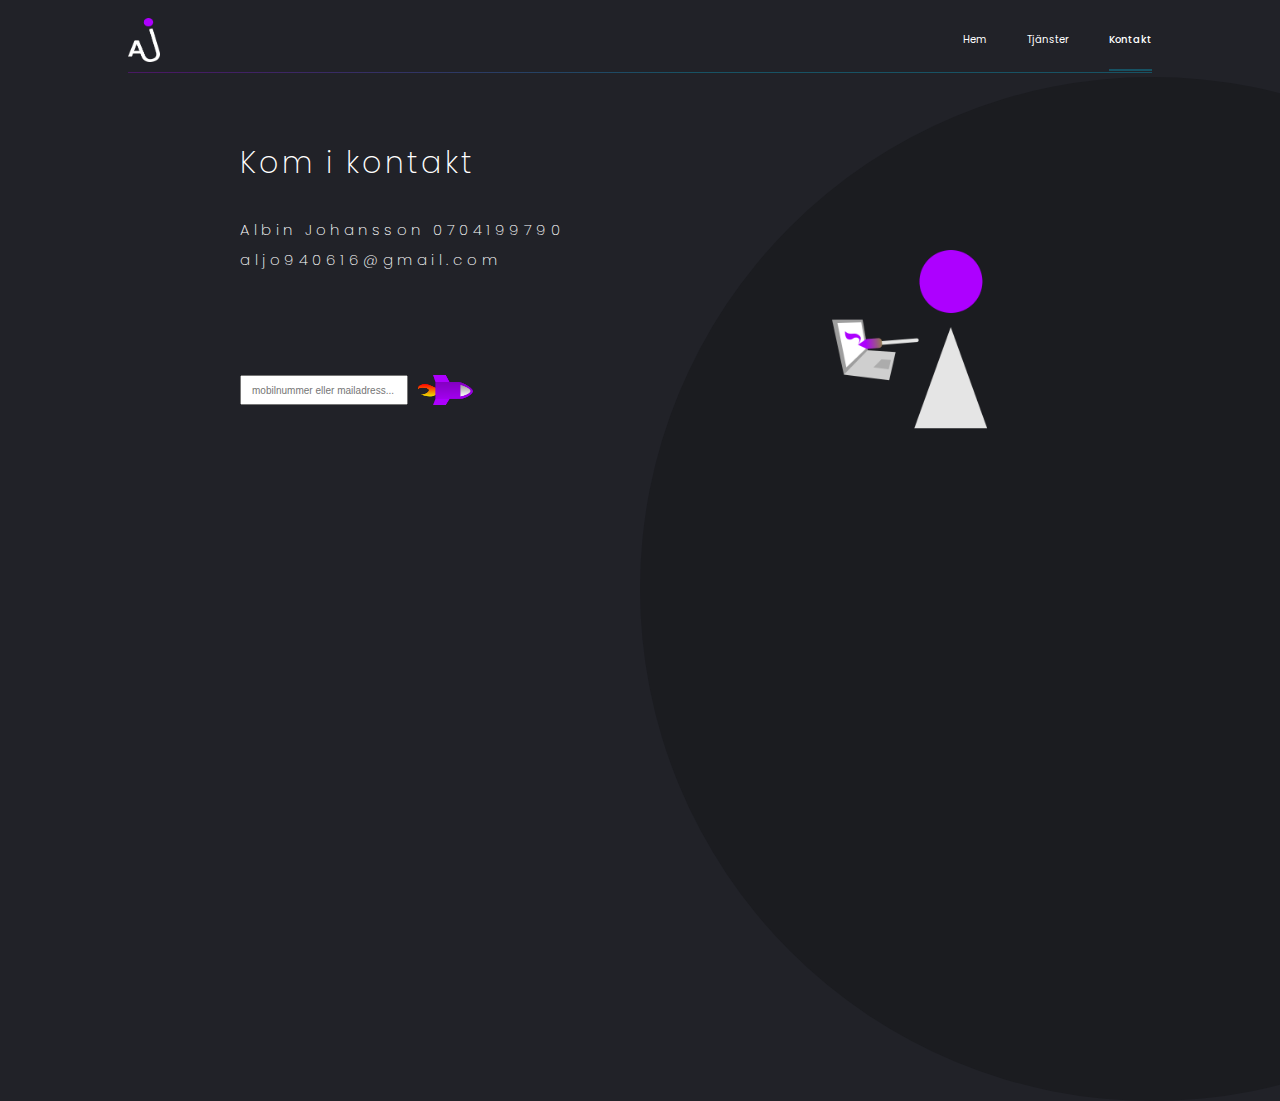
==== kontakt.html @ 0d0fedc0 "initial commit" ====
<!DOCTYPE html>
<html lang="en">
  <head>
    <meta charset="UTF-8" />
    <meta http-equiv="X-UA-Compatible" content="IE=edge" />
    <meta name="viewport" content="width=device-width, initial-scale=1.0" />
    <title>Albin Johansson</title>
    <link rel="stylesheet" href="style.css" />
    <link
      href="https://fonts.googleapis.com/css?family=Poppins"
      rel="stylesheet"
    />
  </head>

  <body>
    <header>
      <nav>
        <img class="logga" src="/Img/logga.png" alt="" />
        <ul class="navlinks">
          <a href="index.html"> <li class="navlink">Hem</li></a>
          <a href="tjänster.html"> <li class="navlink">Tjänster</li></a>
          <a href="kontakt.html"> <li class="navlink actnav">Kontakt</li></a>
        </ul>
      </nav>
      <div class="skiljelinje"></div>
    </header>

    <div class="container">
      <div class="vänster">
        <h1 class="title">Kom i kontakt</h1>
        <p class="bodytext">Albin Johansson 0704199790 aljo940616@gmail.com</p>
        <div class="inputcontainer">
          <input
            type="text"
            class="kontaktardig"
            placeholder="mobilnummer eller mailadress..."
          />
          <img tabindex="0" class="raket" src="/Img/raket.png" alt="" />
        </div>
      </div>

      <div class="höger">
        <img src="/Img/illustration.png" alt="#" class="illustration" />
        <div class="cirkel"></div>
      </div>
    </div>
  </body>
</html>
---- style.css ----
* {
  margin: 0px;
  padding: 0px;
  box-sizing: border-box;
}

body {
  font-family: 'Poppins';
  background-color: #212228;
  overflow: hidden;
}

/* Styling header */
header {
  height: 10vh;
  align-items: center;
  justify-content: center;
  position: relative;
}

nav {
  height: 8vh;
  width: 80vw;
  display: flex;
  justify-content: space-between;
  padding-top: 2vh;
  padding-bottom: 10px;
  font-size: 10px;
  position: relative;
  margin: auto;
}

.logga {
  min-width: auto;
  min-height: auto;
}

ul {
  display: flex;
  align-items: center;
  gap: 40px;
}

li {
  list-style-type: none;
  color: #ffffff;
  padding-bottom: 2.5vh;
  padding-top: 2.5vh;
}

.actnav {
  -webkit-box-shadow: inset 0px -2px rgba(0, 208, 255, 0.28);
  -moz-box-shadow: inset 0px -2px rgba(0, 208, 255, 0.28);
  box-shadow: inset 0px -2px rgba(0, 208, 255, 0.28);
  font-weight: 500;
}

.navlink:hover {
  -webkit-box-shadow: inset 0px -2px rgba(0, 208, 255, 0.28);
  -moz-box-shadow: inset 0px -2px rgba(0, 208, 255, 0.28);
  box-shadow: inset 0px -2px rgba(0, 208, 255, 0.28);
  font-weight: 500;
}

a {
  text-decoration: none;
}

.skiljelinje {
  width: 80vw;
  height: 1px;
  z-index: 2;
  background: rgb(174, 0, 255);
  background: linear-gradient(
    90deg,
    rgba(174, 0, 255, 0.28) 3%,
    rgba(0, 208, 255, 0.28) 55%
  );
  margin: auto;
  position: relative;
}

/* Styling body */

.container {
  width: 80vw;
  max-width: 800px;
  display: grid;
  grid-template-columns: 50% 50%;
  height: 100%;
  color: #ffffff;
  justify-content: center;
  margin: auto;
}

/* Styling left side */

.vänster {
  height: 100%;
  z-index: 2;
}

h1 {
  font-family: Poppins;
  font-size: 30px;
  font-weight: 200;
  line-height: 45px;
  letter-spacing: 0.1em;
  text-align: left;
  margin-top: 50px;
}

.sne {
  transform: rotate(10deg);
  position: relative;
  margin-top: 20px;
}

p {
  font-family: Poppins;
  font-size: 15px;
  font-weight: 200;
  line-height: 30px;
  letter-spacing: 0.3em;
  text-align: left;
  margin-bottom: 20px;
}

.bodytext {
  margin-top: 30px;
}

.inputcontainer {
  margin-top: 100px;
  /* width: 70%; */
  width: 210px;
  display: grid;
  grid-template-columns: 80% 20%;
  gap: 10px;
}

.raket {
  height: 30px;
  width: 55px;
}
.raket:hover {
  height: 30px;
  width: 55px;
  cursor: pointer;
  animation: readyfortakeof 0.5s;
  animation-iteration-count: infinite;
}
.raket:focus {
  height: 30px;
  width: 55px;
  cursor: pointer;
  animation: takeof 3s linear;
  animation-fill-mode: forwards;
}
.raket:active {
  height: 30px;
  width: 55px;
  cursor: pointer;
  animation: takeof 3s linear;
  animation-fill-mode: forwards;
}

@keyframes takeof {
  0% {
    transform: rotate(0deg);
  }
  70% {
    transform: rotate(-90deg) translatey(0px);
  }
  100% {
    transform: translatey(-1000px) rotate(-90deg);
  }
}

@keyframes readyfortakeof {
  0% {
    transform: rotate(0deg);
  }
  10% {
    transform: rotate(-2deg);
  }
  20% {
    transform: rotate(2deg);
  }
  30% {
    transform: rotate(0deg);
  }
  40% {
    transform: rotate(2deg);
  }
  50% {
    transform: rotate(-2deg);
  }
  60% {
    transform: rotate(0deg);
  }
  70% {
    transform: rotate(-2deg);
  }
  80% {
    transform: rotate(2deg);
  }
  90% {
    transform: rotate(0deg);
  }
  100% {
    transform: rotate(-1deg);
  }
}

input {
  padding-left: 10px;
  font-size: 10px;
  height: 30px;
  letter-spacing: 0.001em;
}

/* Styling right side */

.höger {
  height: 90vh;
  position: relative;
  align-items: center;
  justify-content: center;
}

.cirkel {
  height: 80vw;
  width: 80vw;
  min-width: 500px;
  min-height: 500px;
  z-index: -1;
  background-color: #1b1c20;
  border-radius: 50%;
  position: absolute;
  margin-top: -1vw;
}

.illustration {
  position: absolute;
  width: 10em;
  height: auto;
  padding-top: 10em;
  margin-left: 15vw;
}
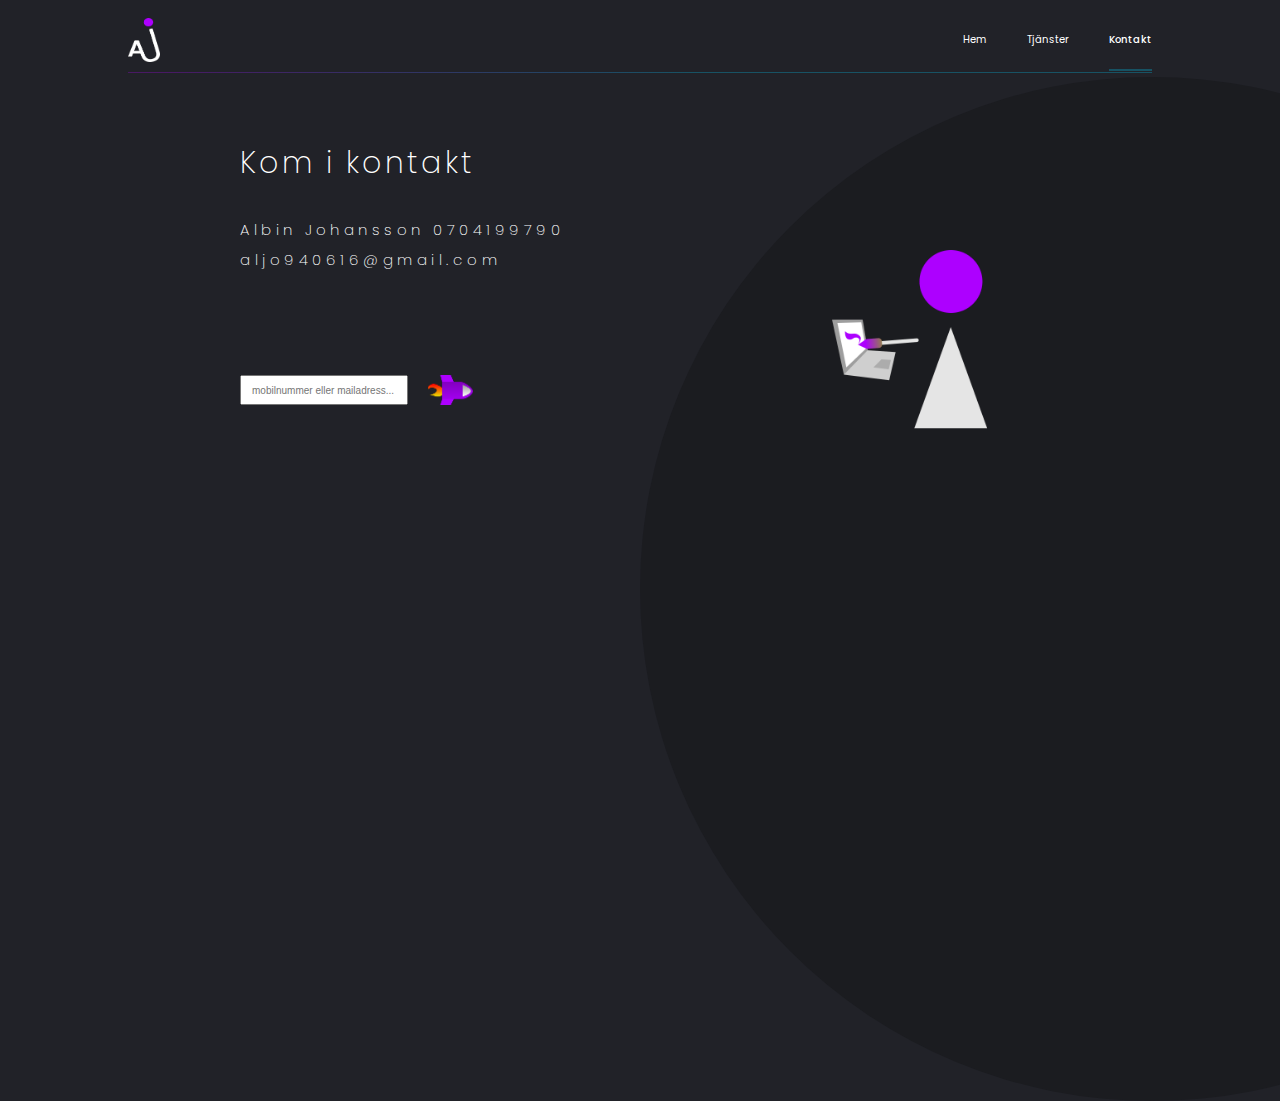
==== commit 1578d085: "added netlify form function" ====
--- a/kontakt.html
+++ b/kontakt.html
@@ -10,6 +10,7 @@
       href="https://fonts.googleapis.com/css?family=Poppins"
       rel="stylesheet"
     />
+    <script src="script.js" defer></script>
   </head>
 
   <body>
@@ -29,14 +30,25 @@
       <div class="vänster">
         <h1 class="title">Kom i kontakt</h1>
         <p class="bodytext">Albin Johansson 0704199790 aljo940616@gmail.com</p>
-        <div class="inputcontainer">
+        <form
+          class="inputcontainer"
+          name="contact"
+          method="POST"
+          data-netlify="true"
+        >
           <input
             type="text"
             class="kontaktardig"
             placeholder="mobilnummer eller mailadress..."
           />
-          <img tabindex="0" class="raket" src="/Img/raket.png" alt="" />
-        </div>
+          <input
+            type="image"
+            tabindex="0"
+            class="raket"
+            src="/Img/raket.png"
+            alt=""
+          />
+        </form>
       </div>
 
       <div class="höger">
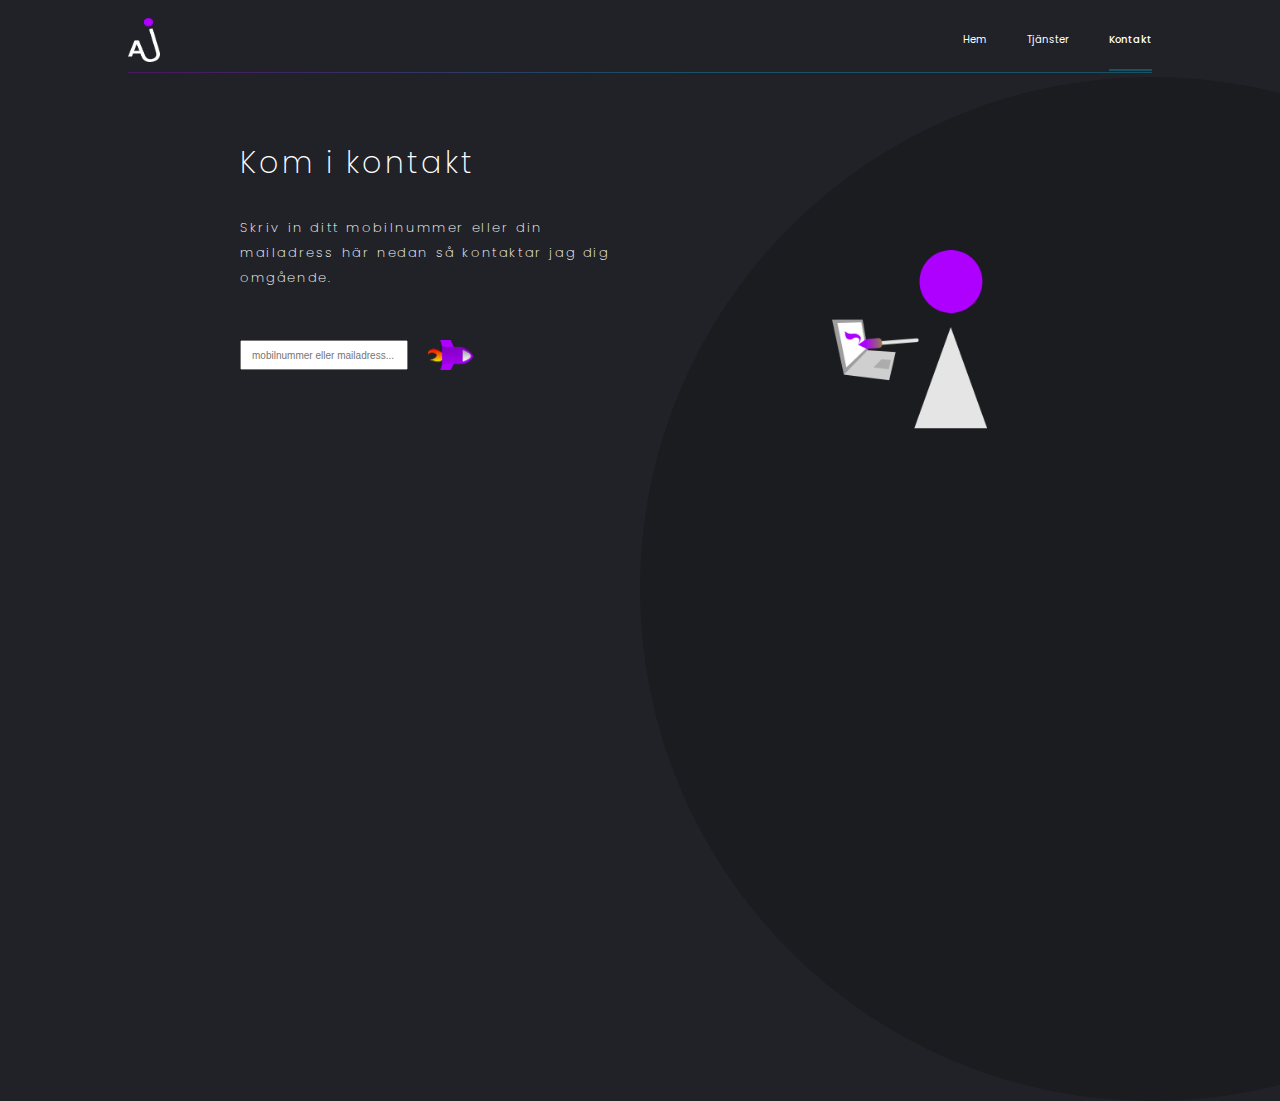
==== commit f618bcd9: "Snyggade till mobil vy och layout" ====
--- a/kontakt.html
+++ b/kontakt.html
@@ -29,7 +29,10 @@
     <div class="container">
       <div class="vänster">
         <h1 class="title">Kom i kontakt</h1>
-        <p class="bodytext">Albin Johansson 0704199790 aljo940616@gmail.com</p>
+        <p class="bodytext">
+          Skriv in ditt mobilnummer eller din mailadress här nedan så kontaktar
+          jag dig omgående.
+        </p>
         <form
           class="inputcontainer"
           name="contact"
@@ -38,11 +41,13 @@
         >
           <input
             type="text"
+            name="kontaktväg"
             class="kontaktardig"
             placeholder="mobilnummer eller mailadress..."
           />
           <input
             type="image"
+            name="submit"
             tabindex="0"
             class="raket"
             src="/Img/raket.png"
--- a/style.css
+++ b/style.css
@@ -118,12 +118,12 @@
 
 p {
   font-family: Poppins;
-  font-size: 15px;
+  font-size: 13px;
   font-weight: 200;
-  line-height: 30px;
-  letter-spacing: 0.3em;
+  line-height: 25px;
+  letter-spacing: 0.2em;
   text-align: left;
-  margin-bottom: 20px;
+  margin-bottom: 15px;
 }
 
 .bodytext {
@@ -131,7 +131,7 @@
 }
 
 .inputcontainer {
-  margin-top: 100px;
+  margin-top: 50px;
   /* width: 70%; */
   width: 210px;
   display: grid;
